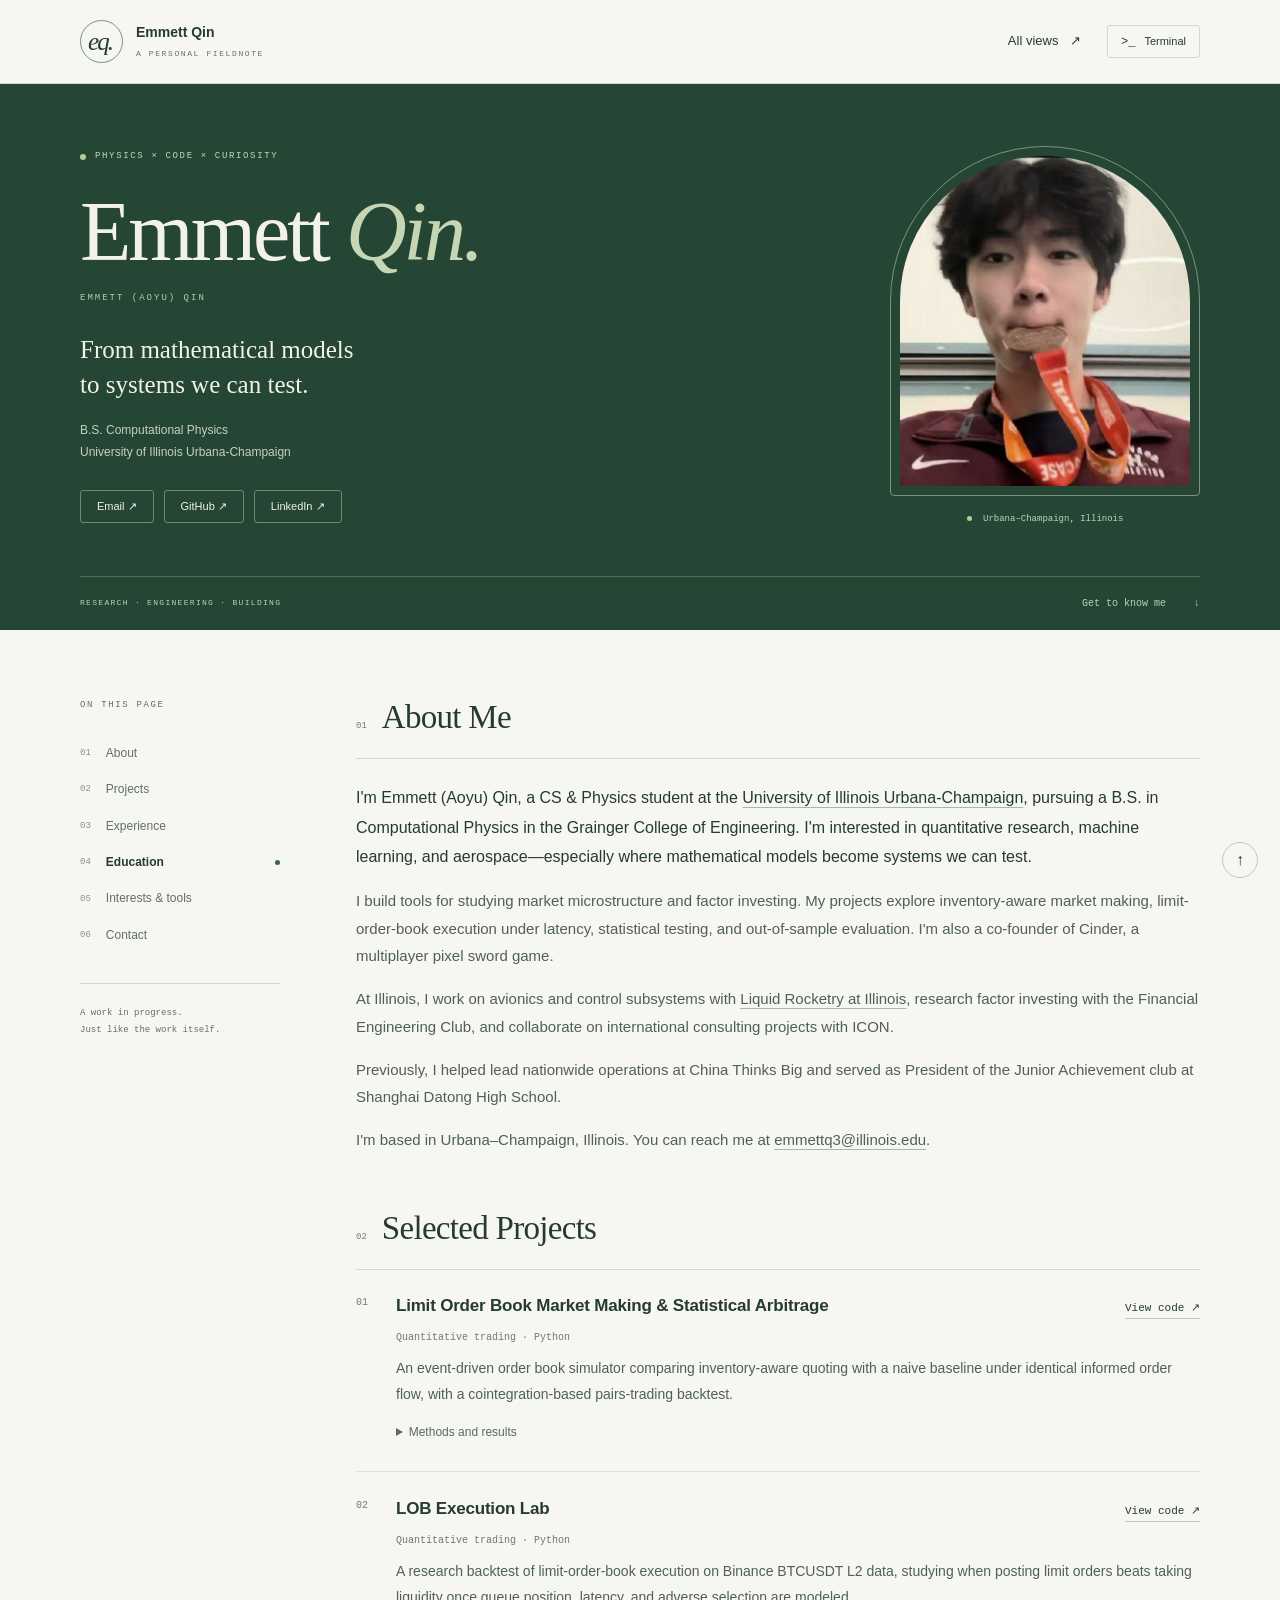
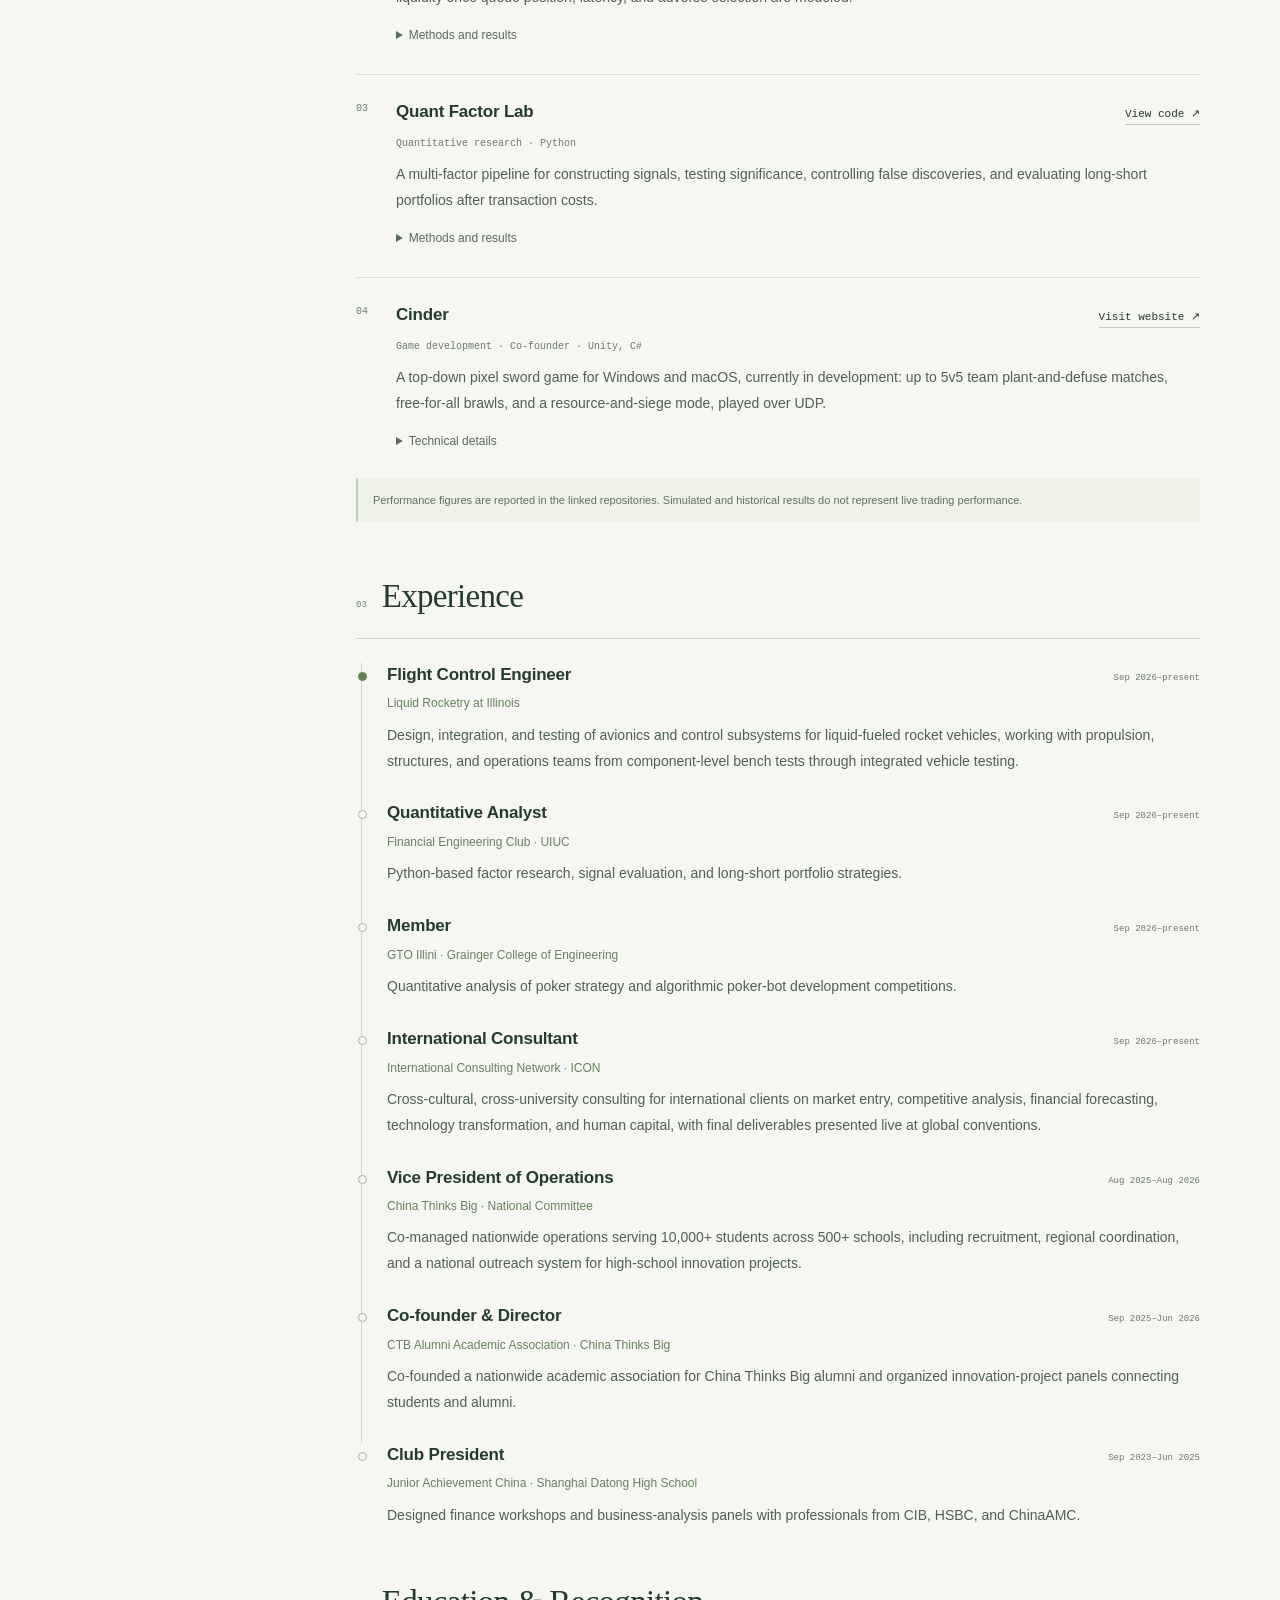
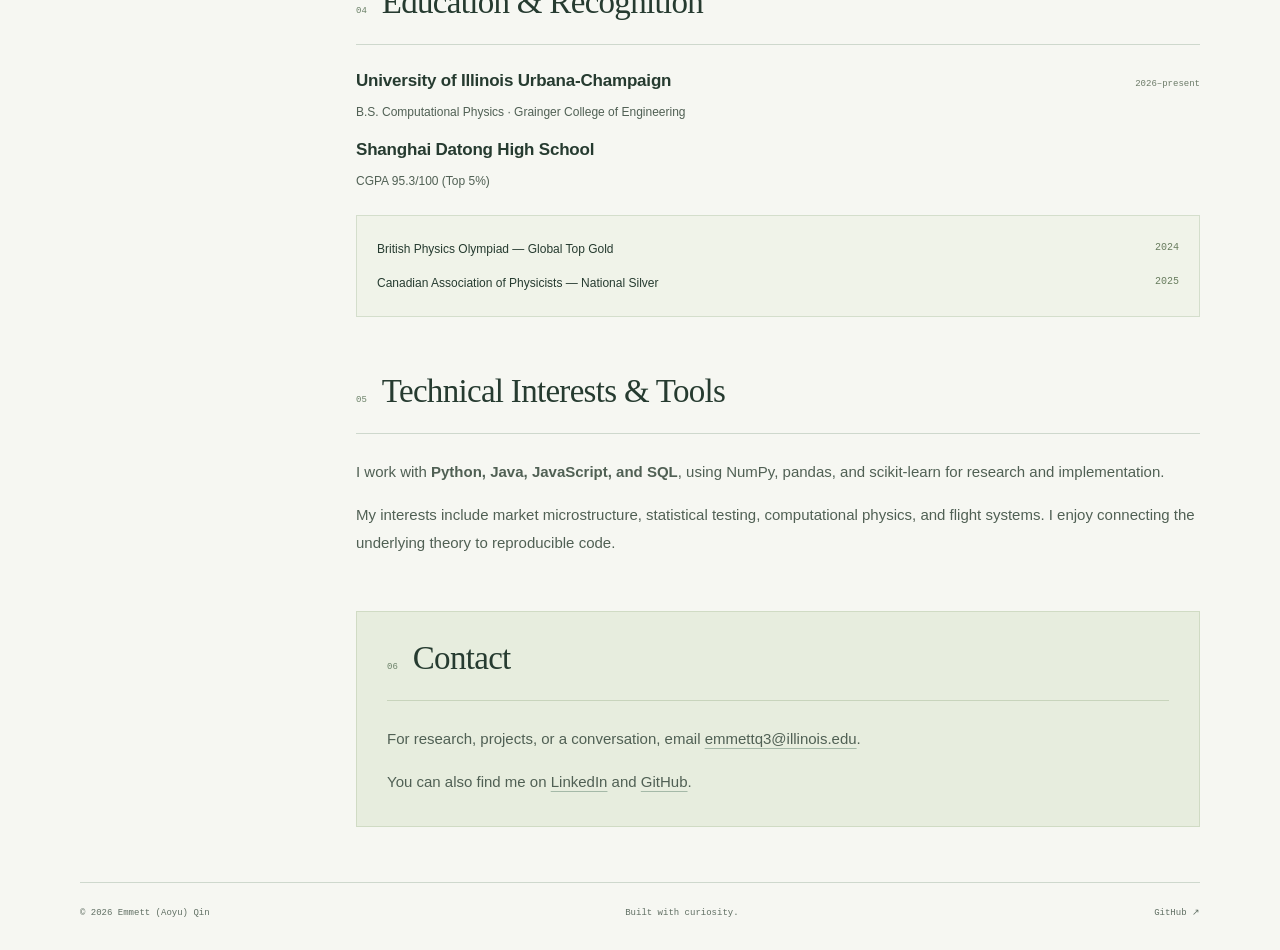
==== classic/index.html @ dacd2074 "Redesign personal site with classic and terminal views" ====
<!doctype html>
<html lang="en">
<head>
  <meta charset="utf-8">
  <meta name="viewport" content="width=device-width, initial-scale=1">
  <title>Emmett Qin | Profile</title>
  <meta name="description" content="Emmett (Aoyu) Qin — Computational Physics at UIUC. Exploring quantitative research, flight systems, and game development.">
  <meta name="theme-color" content="#eef3ed">
  <link rel="icon" type="image/svg+xml" href="data:image/svg+xml,%3Csvg xmlns='http://www.w3.org/2000/svg' viewBox='0 0 40 40'%3E%3Crect width='40' height='40' rx='9' fill='%23101715'/%3E%3Ctext x='20' y='28' text-anchor='middle' font-family='Arial' font-size='25' font-weight='700' fill='%23ccf477'%3Ee%3C/text%3E%3C/svg%3E">
  <link rel="stylesheet" href="../style.css">
  <script src="../site.js" defer></script>
</head>
<body class="profile-page" id="top">
<a class="skip" href="#about">Skip to profile</a>
<header class="site-header profile-header"><a class="brand" href="../" aria-label="Emmett Qin — home"><span class="monogram" aria-hidden="true">eq.</span><span>Emmett Qin<span class="brand-caption">A PERSONAL FIELDNOTE</span></span></a><nav aria-label="View navigation"><a class="header-link" href="../">All views <span aria-hidden="true">↗</span></a><a class="terminal-switch" href="../terminal/"><span aria-hidden="true">&gt;_</span> Terminal</a></nav></header>
<main>
  <section class="profile-hero" aria-labelledby="profile-title">
    <div class="hero-inner"><div class="hero-copy">
      <div class="eyebrow"><span class="status-dot" aria-hidden="true"></span> PHYSICS × CODE × CURIOSITY</div>
      <h1 id="profile-title">Emmett <em>Qin.</em></h1>
      <p class="hero-name">EMMETT (AOYU) QIN</p>
      <p class="hero-description">From mathematical models<br>to systems we can test.</p>
      <p class="hero-school">B.S. Computational Physics<br>University of Illinois Urbana-Champaign</p>
      <div class="social-links"><a href="mailto:emmettq3@illinois.edu">Email ↗</a><a href="https://github.com/emt-Q">GitHub ↗</a><a href="https://www.linkedin.com/in/emmett-qin-b122a6406/">LinkedIn ↗</a></div>
    </div><figure class="hero-portrait"><div class="portrait-frame"><img src="../portrait.jpg" width="460" height="460" alt="Emmett Qin with a medal" fetchpriority="high"></div><figcaption><span class="status-dot" aria-hidden="true"></span> Urbana–Champaign, Illinois</figcaption></figure></div>
    <div class="hero-bottom"><span>RESEARCH · ENGINEERING · BUILDING</span><a href="#about">Get to know me <span aria-hidden="true">↓</span></a></div>
  </section>
  <div class="profile-layout">
    <aside class="profile-sidebar"><nav aria-label="On this page"><p class="eyebrow">ON THIS PAGE</p><a href="#about"><span>01</span>About</a><a href="#work"><span>02</span>Projects</a><a href="#experience"><span>03</span>Experience</a><a href="#education"><span>04</span>Education</a><a href="#skills"><span>05</span>Interests & tools</a><a href="#contact"><span>06</span>Contact</a></nav><p class="sidebar-note">A work in progress.<br>Just like the work itself.</p></aside>
    <div class="profile-content"><section id="about" aria-labelledby="about-title"><h2 id="about-title">About Me</h2><div class="bio">
<p>I'm Emmett (Aoyu) Qin, a CS & Physics student at the <a href="https://illinois.edu/">University of Illinois Urbana-Champaign</a>, pursuing a B.S. in Computational Physics in the Grainger College of Engineering. I'm interested in quantitative research, machine learning, and aerospace—especially where mathematical models become systems we can test.</p>
<p>I build tools for studying market microstructure and factor investing. My projects explore inventory-aware market making, limit-order-book execution under latency, statistical testing, and out-of-sample evaluation. I'm also a co-founder of Cinder, a multiplayer pixel sword game.</p>
<p>At Illinois, I work on avionics and control subsystems with <a href="#experience">Liquid Rocketry at Illinois</a>, research factor investing with the Financial Engineering Club, and collaborate on international consulting projects with ICON.</p>
<p>Previously, I helped lead nationwide operations at China Thinks Big and served as President of the Junior Achievement club at Shanghai Datong High School.</p>
<p>I'm based in Urbana–Champaign, Illinois. You can reach me at <a href="mailto:emmettq3@illinois.edu">emmettq3@illinois.edu</a>.</p>
</div></section><section id="work" aria-labelledby="work-title"><h2 id="work-title">Selected Projects</h2>
<ol class="projects">
<li><div class="entry-heading"><h3>Limit Order Book Market Making & Statistical Arbitrage</h3><a class="resource" href="https://github.com/emt-Q/lob-market-maker">View code ↗</a></div><p class="meta">Quantitative trading · Python</p><p>An event-driven order book simulator comparing inventory-aware quoting with a naive baseline under identical informed order flow, with a cointegration-based pairs-trading backtest.</p><details><summary>Methods and results</summary><div class="detail-body"><p>Price-time priority, reservation-price quoting, position limits, adverse-selection measurement, and rolling OLS hedge ratios.</p><p>The inventory-aware agent reports a session Sharpe of <strong>15.9</strong>, versus <strong>−13.6</strong> for the naive baseline. This is a controlled simulation using seed 7 and 6,000 ticks, not live trading.</p></div></details></li>
<li><div class="entry-heading"><h3>LOB Execution Lab</h3><a class="resource" href="https://github.com/emt-Q/lob-execution-lab">View code ↗</a></div><p class="meta">Quantitative trading · Python</p><p>A research backtest of limit-order-book execution on Binance BTCUSDT L2 data, studying when posting limit orders beats taking liquidity once queue position, latency, and adverse selection are modeled.</p><details><summary>Methods and results</summary><div class="detail-body"><p>Tick-by-tick book reconstruction, FIFO queue-position fill simulation with symmetric latency, and walk-forward order-flow signals (queue imbalance, microprice, OFI) driving four execution strategies over 200 paired parent orders at 0, 10, 50, and 100 ms.</p><p>On the synthetic stream (seed 7), the signal-driven adaptive strategy reaches a 20-tick markout of <strong>+0.20</strong> ticks at zero latency, versus <strong>−1.25</strong> for market-taking, but falls to <strong>−1.08</strong> at 100 ms. Passive strategies degrade fastest with latency. The reported numbers use synthetic data and a frozen-book assumption, not live trading.</p></div></details></li>
<li><div class="entry-heading"><h3>Quant Factor Lab</h3><a class="resource" href="https://github.com/emt-Q/quant-factor-lab">View code ↗</a></div><p class="meta">Quantitative research · Python</p><p>A multi-factor pipeline for constructing signals, testing significance, controlling false discoveries, and evaluating long-short portfolios after transaction costs.</p><details><summary>Methods and results</summary><div class="detail-body"><p>Nine curated signals are evaluated with IC, Rank-IC, t-tests, and BHY-FDR correction before out-of-sample portfolio evaluation.</p><p>Synthetic validation with planted alpha reports a <strong>7.29</strong> Sharpe. The real-data long-short reference reports <strong>0.83</strong> across 20 mega-cap stocks over 2019–2024, with only 15 out-of-sample rebalances.</p></div></details></li>
<li><div class="entry-heading"><h3>Cinder</h3><a class="resource" href="https://cinderduel.com/">Visit website ↗</a></div><p class="meta">Game development · Co-founder · Unity, C#</p><p>A top-down pixel sword game for Windows and macOS, currently in development: up to 5v5 team plant-and-defuse matches, free-for-all brawls, and a resource-and-siege mode, played over UDP.</p><details><summary>Technical details</summary><div class="detail-body"><p>Authoritative dedicated-server architecture with a fixed 60 Hz simulation, 30 Hz snapshots, client-side prediction and reconciliation, and interpolated remote players, plus adaptive-skill bots that play as coordinated teams.</p><p>Edit-mode tests cover combat, collision, rounds, and snapshot encoding, and every push builds the Windows and macOS players in CI. The game has not been released yet.</p></div></details></li>
</ol><p class="note">Performance figures are reported in the linked repositories. Simulated and historical results do not represent live trading performance.</p>
</section>
<section id="experience" aria-labelledby="experience-title"><h2 id="experience-title">Experience</h2>
<ul class="experience-list">
<li><div class="entry-heading"><h3>Flight Control Engineer</h3><span class="date">Sep 2026–present</span></div><p class="organization">Liquid Rocketry at Illinois</p><p>Design, integration, and testing of avionics and control subsystems for liquid-fueled rocket vehicles, working with propulsion, structures, and operations teams from component-level bench tests through integrated vehicle testing.</p></li>
<li><div class="entry-heading"><h3>Quantitative Analyst</h3><span class="date">Sep 2026–present</span></div><p class="organization">Financial Engineering Club · UIUC</p><p>Python-based factor research, signal evaluation, and long-short portfolio strategies.</p></li>
<li><div class="entry-heading"><h3>Member</h3><span class="date">Sep 2026–present</span></div><p class="organization">GTO Illini · Grainger College of Engineering</p><p>Quantitative analysis of poker strategy and algorithmic poker-bot development competitions.</p></li>
<li><div class="entry-heading"><h3>International Consultant</h3><span class="date">Sep 2026–present</span></div><p class="organization">International Consulting Network · ICON</p><p>Cross-cultural, cross-university consulting for international clients on market entry, competitive analysis, financial forecasting, technology transformation, and human capital, with final deliverables presented live at global conventions.</p></li>
<li><div class="entry-heading"><h3>Vice President of Operations</h3><span class="date">Aug 2025–Aug 2026</span></div><p class="organization">China Thinks Big · National Committee</p><p>Co-managed nationwide operations serving 10,000+ students across 500+ schools, including recruitment, regional coordination, and a national outreach system for high-school innovation projects.</p></li>
<li><div class="entry-heading"><h3>Co-founder & Director</h3><span class="date">Sep 2025–Jun 2026</span></div><p class="organization">CTB Alumni Academic Association · China Thinks Big</p><p>Co-founded a nationwide academic association for China Thinks Big alumni and organized innovation-project panels connecting students and alumni.</p></li>
<li><div class="entry-heading"><h3>Club President</h3><span class="date">Sep 2023–Jun 2025</span></div><p class="organization">Junior Achievement China · Shanghai Datong High School</p><p>Designed finance workshops and business-analysis panels with professionals from CIB, HSBC, and ChinaAMC.</p></li>
</ul></section>
<section id="education" aria-labelledby="education-title"><h2 id="education-title">Education & Recognition</h2><div class="entry-heading"><h3>University of Illinois Urbana-Champaign</h3><span class="date">2026–present</span></div><p>B.S. Computational Physics · Grainger College of Engineering</p><div class="entry-heading"><h3>Shanghai Datong High School</h3></div><p>CGPA 95.3/100 (Top 5%)</p><ul class="awards"><li>British Physics Olympiad — Global Top Gold <span class="award-year">2024</span></li><li>Canadian Association of Physicists — National Silver <span class="award-year">2025</span></li></ul></section>
<section id="skills" aria-labelledby="skills-title"><h2 id="skills-title">Technical Interests & Tools</h2><p>I work with <strong>Python, Java, JavaScript, and SQL</strong>, using NumPy, pandas, and scikit-learn for research and implementation.</p><p>My interests include market microstructure, statistical testing, computational physics, and flight systems. I enjoy connecting the underlying theory to reproducible code.</p></section>
<section id="contact" aria-labelledby="contact-title"><h2 id="contact-title">Contact</h2><p>For research, projects, or a conversation, email <a href="mailto:emmettq3@illinois.edu">emmettq3@illinois.edu</a>.</p><p>You can also find me on <a href="https://www.linkedin.com/in/emmett-qin-b122a6406/">LinkedIn</a> and <a href="https://github.com/emt-Q">GitHub</a>.</p></section>
</div>
  </div>
</main>
<div class="footer-wrap"><footer class="site-footer"><span>© 2026 Emmett (Aoyu) Qin</span><span>Built with curiosity.</span><a href="https://github.com/emt-Q">GitHub ↗</a></footer></div>
<a class="back-top" href="#top" aria-label="Back to top">↑</a>
</body></html>
---- style.css ----
:root {
  color-scheme:light;
  --paper:#f6f7f2;
  --sage:#eef3ed;
  --ink:#263b30;
  --muted:#617064;
  --green:#396349;
  --line:#ced8cd;
  --serif:Georgia,'Times New Roman',serif;
  --sans:-apple-system,BlinkMacSystemFont,'Segoe UI',sans-serif;
  --mono:'SFMono-Regular',Consolas,'Liberation Mono',monospace
}
* {
  box-sizing:border-box
}
html {
  scroll-behavior:smooth;
  scroll-padding-top:108px
}
body {
  margin:0;
  background:var(--paper);
  color:var(--ink);
  font:16px/1.7 var(--sans);
  -webkit-font-smoothing:antialiased
}
::selection {
  background:#c8dfb7;
  color:#1b3023
}
a {
  color:inherit;
  text-decoration-color:#a5b9a8;
  text-underline-offset:4px;
  transition:color .18s,background .18s,border-color .18s
}
a:hover {
  color:var(--green)
}
a:focus-visible,button:focus-visible,summary:focus-visible,input:focus-visible,[tabindex]:focus-visible {
  outline:2px solid #658949;
  outline-offset:5px
}
button,input {
  font:inherit
}
button,summary {
  cursor:pointer
}
button {
  color:inherit
}
img {
  max-width:100%;
  display:block
}
h1,h2,h3,p,figure {
  margin:0
}
h1,h2,h3 {
  line-height:1.16
}
em {
  font-weight:400
}
.skip {
  position:fixed;
  top:-100px;
  left:16px;
  z-index:100;
  background:white;
  color:var(--ink);
  padding:10px 18px
}
.skip:focus {
  top:12px
}
.sr-only {
  position:absolute;
  width:1px;
  height:1px;
  padding:0;
  margin:-1px;
  overflow:hidden;
  clip:rect(0,0,0,0);
  white-space:nowrap;
  border:0
}
/* Shared framing */
.landing-shell,.terminal-shell {
  max-width:1200px;
  margin:auto;
  padding:0 48px
}
.landing-page {
  background:var(--sage)
}
.site-header {
  display:flex;
  align-items:center;
  justify-content:space-between;
  gap:24px;
  min-height:104px;
  border-bottom:1px solid var(--line)
}
.brand {
  display:inline-flex;
  gap:13px;
  align-items:center;
  text-decoration:none;
  font-weight:600;
  font-size:14px;
  line-height:1.4
}
.monogram {
  display:grid;
  place-items:center;
  width:43px;
  height:43px;
  border:1px solid #789380;
  border-radius:50%;
  font:italic 25px var(--serif);
  letter-spacing:-2px;
  padding-right:3px
}
.brand-caption {
  display:block;
  font:8px/1.5 var(--mono);
  letter-spacing:1.6px;
  margin-top:5px;
  color:var(--muted)
}
.header-link {
  font-size:13px;
  font-weight:500;
  text-decoration:none;
  white-space:nowrap
}
.header-link span {
  margin-left:8px
}
.eyebrow,.view-number,.section-label,.hero-name,.hero-bottom,.sidebar-note,.site-footer,.terminal-hint {
  font-family:var(--mono)
}
.eyebrow {
  font-size:10px;
  font-weight:500;
  letter-spacing:1.65px;
  display:flex;
  align-items:center;
  gap:9px
}
.status-dot {
  flex:0 0 auto;
  display:inline-block;
  width:6px;
  height:6px;
  background:#5f8553;
  border-radius:50%
}
/* Choose your view */
.welcome {
  padding:63px 0 50px;
  text-align:center
}
.welcome .eyebrow {
  justify-content:center
}
.welcome h1 {
  font:400 clamp(58px,6.7vw,88px)/1.12 var(--serif);
  letter-spacing:-4px;
  margin:22px 0 21px
}
.welcome h1 em {
  color:#55745b
}
.welcome-copy {
  font:400 23px/1.5 var(--serif)
}
.welcome-detail {
  color:var(--muted);
  margin-top:19px;
  font-size:13px;
  line-height:1.8
}
.section-label {
  display:flex;
  justify-content:space-between;
  align-items:center;
  gap:16px;
  padding-bottom:17px;
  font-size:10px;
  color:var(--muted)
}
.section-label h2 {
  font:inherit;
  font-size:10px;
  letter-spacing:1.5px;
  color:var(--ink)
}
.view-grid {
  display:grid;
  grid-template-columns:1fr 1fr;
  gap:22px
}
.view-card {
  display:flex;
  flex-direction:column;
  padding:25px 30px 21px;
  min-width:0;
  border:1px solid #c8d2c5;
  text-decoration:none;
  transition:transform .22s,box-shadow .22s,border-color .22s
}
.view-card:hover {
  transform:translateY(-4px);
  box-shadow:0 14px 28px #22392a0a;
  border-color:#819980;
  color:inherit
}
.view-number {
  font-size:10px;
  letter-spacing:1.3px
}
.classic-card {
  background:#fafbf7
}
.classic-preview {
  display:flex;
  align-items:center;
  justify-content:space-between;
  gap:20px;
  margin:25px 0 28px;
  min-height:132px;
  padding:20px 24px;
  background:#e6ede2;
  border:1px solid #d7e1d1
}
.preview-lines {
  min-width:0;
  flex:1
}
.preview-kicker {
  display:block;
  font:6px var(--mono);
  letter-spacing:1.6px;
  color:#5a6e55
}
.preview-name {
  display:block;
  font:23px var(--serif);
  margin:10px 0;
  white-space:nowrap
}
.preview-lines>i {
  display:block;
  width:95%;
  height:3px;
  margin-top:6px;
  background:#c2cebc
}
.preview-lines>i+i {
  width:68%
}
.preview-tags {
  display:flex;
  gap:9px;
  margin-top:12px
}
.preview-tags b {
  font:6px var(--mono);
  color:#52634b
}
.classic-preview img {
  flex:0 0 82px;
  width:82px;
  height:92px;
  object-fit:cover;
  border-radius:42px 42px 3px 3px;
  filter:saturate(.72)
}
.card-copy h3 {
  font:29px/1.2 var(--serif);
  letter-spacing:-.6px
}
.card-copy p {
  font-size:13px;
  color:var(--muted);
  line-height:1.8;
  margin-top:12px
}
.card-action {
  display:flex;
  justify-content:space-between;
  align-items:center;
  font-size:12px;
  font-weight:600;
  margin-top:28px;
  padding-top:18px;
  border-top:1px solid var(--line)
}
.arrow-circle {
  display:grid;
  place-items:center;
  width:30px;
  height:30px;
  border:1px solid #bdcbb9;
  border-radius:50%;
  font-size:19px;
  font-weight:400;
  transition:transform .2s
}
.view-card:hover .arrow-circle {
  transform:rotate(45deg)
}
.terminal-card {
  background:#20382d;
  border-color:#20382d;
  color:#edf1e7
}
.terminal-card:hover {
  color:#edf1e7
}
.terminal-card .view-number {
  color:#b6c7ac
}
.terminal-card .card-copy p {
  color:#bacbbf
}
.terminal-card .card-action {
  border-color:#48604e
}
.terminal-card .arrow-circle {
  border-color:#617962
}
.terminal-preview {
  min-height:132px;
  margin:25px 0 28px;
  padding:13px 17px 9px;
  border:1px solid #49624e;
  background:#182e23;
  font-family:var(--mono)
}
.window-dots {
  display:flex;
  align-items:center;
  gap:5px
}
.window-dots i {
  display:block;
  width:6px;
  height:6px;
  border-radius:50%;
  background:#b88673
}
.window-dots i:nth-child(2) {
  background:#b3ad79
}
.window-dots i:nth-child(3) {
  background:#83a780
}
.window-dots span {
  margin-left:auto;
  font-size:7px;
  color:#99af9f
}
.terminal-preview p {
  font-size:10px;
  line-height:1.8;
  margin-top:12px
}
.terminal-preview p span {
  color:#bcd88d;
  margin-right:7px
}
.terminal-preview b {
  font-weight:500
}
.terminal-preview small {
  font-size:9px;
  color:#a3b5a8
}
.cursor {
  display:inline-block;
  width:6px;
  height:11px;
  vertical-align:middle;
  background:#b9d390
}
.site-footer {
  display:flex;
  justify-content:space-between;
  gap:20px;
  margin-top:49px;
  padding:23px 0 28px;
  border-top:1px solid var(--line);
  font-size:9px;
  color:var(--muted)
}
.site-footer a {
  text-decoration:none
}
/* Classic profile */
.profile-header {
  min-height:84px;
  padding:0 max(36px,calc((100vw - 1120px)/2));
  background:var(--paper);
  position:sticky;
  top:0;
  z-index:10
}
.profile-header nav {
  display:flex;
  gap:26px;
  align-items:center
}
.terminal-switch {
  font-size:11px;
  display:flex;
  align-items:center;
  gap:9px;
  text-decoration:none;
  border:1px solid var(--line);
  padding:6px 13px;
  border-radius:3px
}
.terminal-switch span {
  font:12px var(--mono)
}
.profile-hero {
  background:#254634;
  color:#f2f2e8;
  padding:62px max(36px,calc((100vw - 1120px)/2)) 0
}
.hero-inner {
  display:grid;
  grid-template-columns:1fr 310px;
  align-items:center;
  gap:70px
}
.profile-hero .eyebrow {
  color:#c8d5bd;
  font-size:9px
}
.profile-hero .status-dot {
  background:#b7cd8e
}
.profile-hero h1 {
  font:400 clamp(58px,6.8vw,84px)/1.1 var(--serif);
  letter-spacing:-3px;
  margin:21px 0 13px
}
.profile-hero h1 em {
  color:#c6d6b4
}
.hero-name {
  font-size:9px;
  letter-spacing:2px;
  color:#b6c8b1
}
.hero-description {
  font:25px/1.4 var(--serif);
  margin-top:26px
}
.hero-school {
  font-size:12px;
  color:#c4d1c2;
  line-height:1.8;
  margin-top:18px
}
.social-links {
  display:flex;
  flex-wrap:wrap;
  gap:10px;
  margin-top:27px
}
.social-links a {
  border:1px solid #718773;
  padding:6px 16px;
  border-radius:3px;
  font-size:11px;
  text-decoration:none
}
.social-links a:hover {
  background:#d4dfc2;
  color:#254634;
  border-color:#d4dfc2
}
.hero-portrait {
  width:100%
}
.portrait-frame {
  border:1px solid #7c927b;
  border-radius:155px 155px 4px 4px;
  padding:9px
}
.portrait-frame img {
  width:100%;
  height:330px;
  object-fit:cover;
  object-position:50% 45%;
  border-radius:145px 145px 2px 2px;
  filter:saturate(.78)
}
.hero-portrait figcaption {
  font:9px/1.5 var(--mono);
  color:#c4d1c2;
  text-align:center;
  margin-top:17px
}
.hero-portrait figcaption .status-dot {
  width:5px;
  height:5px;
  margin-right:6px
}
.hero-bottom {
  border-top:1px solid #526b52;
  margin-top:49px;
  padding:18px 0;
  display:flex;
  align-items:center;
  justify-content:space-between;
  gap:15px;
  font-size:8px;
  letter-spacing:1.3px;
  color:#c2ceb7
}
.hero-bottom a {
  text-decoration:none;
  font-size:10px;
  letter-spacing:0
}
.hero-bottom a:hover {
  color:#fff
}
.hero-bottom a span {
  margin-left:22px
}
.profile-layout {
  max-width:1192px;
  margin:auto;
  padding:68px 36px 0;
  display:grid;
  grid-template-columns:200px minmax(0,1fr);
  gap:76px
}
.profile-sidebar {
  position:sticky;
  top:130px;
  align-self:start
}
.profile-sidebar .eyebrow {
  font-size:9px;
  color:var(--muted);
  margin-bottom:22px
}
.profile-sidebar nav>a {
  display:flex;
  align-items:center;
  gap:15px;
  text-decoration:none;
  font-size:12px;
  padding:8px 0;
  color:var(--muted)
}
.profile-sidebar nav>a span {
  font:9px var(--mono);
  color:#879383
}
.profile-sidebar nav>a[aria-current="location"],.profile-sidebar nav>a:hover {
  color:var(--ink);
  font-weight:600
}
.profile-sidebar nav>a[aria-current="location"]::after {
  content:'';
  width:5px;
  height:5px;
  background:var(--green);
  border-radius:50%;
  margin-left:auto
}
.sidebar-note {
  font-size:9px;
  line-height:1.9;
  color:var(--muted);
  margin-top:30px;
  padding-top:21px;
  border-top:1px solid var(--line)
}
.profile-content {
  min-width:0;
  counter-reset:section
}
.profile-content>section {
  margin-bottom:55px;
  scroll-margin-top:8px
}
.profile-content h2 {
  font:33px/1.2 var(--serif);
  letter-spacing:-.7px;
  padding-bottom:21px;
  margin-bottom:24px;
  border-bottom:1px solid var(--line);
  display:flex;
  align-items:baseline;
  gap:15px
}
.profile-content h2::before {
  counter-increment:section;
  content:'0' counter(section);
  font:9px var(--mono);
  letter-spacing:0;
  color:#6b8168
}
.profile-content p {
  font-size:15px;
  line-height:1.85;
  margin-bottom:15px;
  color:#506054
}
.profile-content .bio p:first-child {
  font-size:16px;
  color:var(--ink)
}
.profile-content h3 {
  font-size:17px;
  line-height:1.45;
  font-weight:600;
  letter-spacing:-.2px
}
.profile-content ul,.profile-content ol {
  list-style:none;
  padding:0;
  margin:0
}
.projects {
  counter-reset:project
}
.projects>li {
  position:relative;
  margin:0 0 25px;
  padding:0 0 25px 40px;
  border-bottom:1px solid #dce3d6
}
.projects>li:last-child {
  border-bottom:0;
  margin-bottom:0;
  padding-bottom:0
}
.projects>li::before {
  counter-increment:project;
  content:'0' counter(project);
  position:absolute;
  left:0;
  top:3px;
  font:10px var(--mono);
  color:#6b8168
}
.entry-heading {
  display:flex;
  align-items:baseline;
  justify-content:space-between;
  flex-wrap:wrap;
  gap:5px 16px
}
.projects .entry-heading h3 {
  flex:1 1 260px
}
.resource {
  white-space:nowrap;
  font:11px/1.7 var(--mono);
  text-decoration:none;
  border-bottom:1px solid #bdcdb8
}
.profile-content .meta {
  font:10px/1.7 var(--mono);
  color:#6c7b68;
  margin:10px 0
}
.profile-content .projects li>p:not(.meta) {
  font-size:14px;
  margin-bottom:10px
}
details {
  font-size:12px;
  color:#586c57
}
summary {
  width:fit-content;
  padding:4px 0
}
summary:hover {
  color:var(--green);
  text-decoration:underline;
  text-underline-offset:4px
}
.detail-body {
  border-left:2px solid #bfcfb5;
  padding:4px 0 0 16px;
  margin:12px 0 5px
}
.profile-content .detail-body p {
  font-size:13px
}
.profile-content .note {
  font-size:11px;
  margin-top:23px;
  color:#61715e;
  padding:12px 15px;
  border-left:2px solid #bfd0b6;
  background:#eef2e8
}
.experience-list>li {
  position:relative;
  margin-left:5px;
  border-left:1px solid #cbd6c4;
  padding:0 0 27px 25px
}
.experience-list>li:last-child {
  padding-bottom:0;
  border-left-color:transparent
}
.experience-list>li::before {
  content:'';
  position:absolute;
  left:-4px;
  top:9px;
  width:7px;
  height:7px;
  border:1px solid #a2b595;
  border-radius:50%;
  background:var(--paper)
}
.experience-list>li:first-child::before {
  background:#648254;
  border-color:#648254
}
.date {
  font:9px/1.6 var(--mono);
  white-space:nowrap;
  color:#6c7b68
}
.profile-content .organization {
  font-size:12px;
  margin:5px 0 8px;
  color:#68805f
}
.profile-content .experience-list li>p:last-child {
  font-size:14px;
  margin:0
}
#education>.entry-heading+p {
  margin-top:7px;
  font-size:12px
}
.profile-content .awards {
  margin-top:23px;
  padding:16px 20px;
  border:1px solid #d4decc;
  background:#f0f3e9
}
.awards li {
  display:flex;
  justify-content:space-between;
  gap:15px;
  padding:7px 0;
  font-size:12px
}
.award-year {
  font:10px/1.8 var(--mono);
  color:#687c5e
}
#contact {
  background:#e7edde;
  padding:27px 30px 16px;
  border:1px solid #d0dbc4
}
#contact h2 {
  border-color:#c8d4bc
}
.footer-wrap {
  max-width:1192px;
  margin:auto;
  padding:0 36px
}
.footer-wrap .site-footer {
  margin-top:0
}
.back-top {
  position:fixed;
  right:22px;
  bottom:22px;
  display:grid;
  place-items:center;
  width:36px;
  height:36px;
  border-radius:50%;
  background:var(--paper);
  border:1px solid #bac9b1;
  text-decoration:none
}
/* Portfolio command line */
.terminal-page {
  background:#edf2e9
}
.terminal-main {
  padding-top:43px
}
.terminal-intro {
  display:flex;
  justify-content:space-between;
  gap:20px;
  align-items:end;
  margin-bottom:27px
}
.terminal-intro h1 {
  font:35px/1.25 var(--serif);
  margin-top:13px;
  letter-spacing:-.8px
}
.terminal-intro h1 em {
  color:#5e7852
}
.terminal-intro>a {
  font-size:11px;
  white-space:nowrap
}
.terminal-window {
  background:#1d3026;
  color:#d1ddca;
  border:1px solid #536a51;
  box-shadow:7px 8px 0 #d7e0cf;
  font:12px/1.8 var(--mono)
}
.terminal-titlebar {
  display:flex;
  align-items:center;
  gap:18px;
  padding:14px 20px;
  border-bottom:1px solid #3e5341;
  background:#243a2d;
  color:#b8c9ac;
  font-size:10px
}
.terminal-titlebar .window-dots {
  gap:6px
}
.terminal-titlebar .window-dots i {
  width:8px;
  height:8px
}
.terminal-label {
  margin-left:auto;
  font-size:8px;
  letter-spacing:1.4px
}
.terminal-screen {
  height:min(540px,62vh);
  min-height:350px;
  overflow-y:auto;
  overflow-wrap:anywhere;
  padding:29px 31px;
  scrollbar-color:#718363 #1d3026
}
.terminal-screen a {
  color:#c7df96;
  text-decoration-color:#668052
}
.terminal-screen a:hover {
  color:#fff
}
.terminal-command {
  color:#b0c6a1;
  margin-bottom:15px
}
.terminal-command span {
  color:#d1e7a3;
  margin-right:10px
}
.terminal-welcome h2 {
  font:39px/1.2 var(--serif);
  letter-spacing:-1px;
  color:#e2ebd5;
  margin-bottom:7px
}
.terminal-welcome h2 .cursor {
  width:12px;
  height:26px;
  margin-left:11px
}
.terminal-tagline {
  color:#b5d386;
  margin-bottom:21px
}
.terminal-tip {
  font-size:10px;
  color:#a7b99b;
  line-height:1.9;
  margin-top:22px
}
.terminal-tip strong {
  color:#cee49f
}
.terminal-form {
  display:flex;
  align-items:center;
  gap:8px;
  margin-top:27px
}
.terminal-form label {
  flex:0 0 auto;
  font-size:11px
}
.prompt-user {
  color:#c1d792
}
.prompt-location {
  color:#9daf8e
}
.prompt-arrow {
  margin-left:9px;
  color:#c1d792
}
.terminal-form input {
  border:0;
  border-bottom:1px solid #71825f;
  background:transparent;
  color:#e0edcd;
  min-width:0;
  width:100%;
  padding:4px 0;
  font-size:12px;
  border-radius:0;
  caret-color:#c1d792
}
.terminal-form input:focus {
  outline:none;
  border-bottom-color:#c1d792
}
.terminal-form button {
  background:transparent;
  color:#c7d6b3;
  border:1px solid #526b46;
  border-radius:3px;
  width:30px;
  height:28px;
  flex:0 0 auto
}
.terminal-form button:hover {
  background:#365038
}
.terminal-toolbar {
  display:flex;
  flex-wrap:wrap;
  align-items:center;
  gap:8px;
  padding:14px 20px;
  border-top:1px solid #40563e
}
.terminal-toolbar>span {
  color:#abbc9c;
  font-size:8px;
  letter-spacing:1px;
  margin-right:auto
}
.terminal-toolbar button {
  border:1px solid #567047;
  border-radius:3px;
  padding:4px 11px;
  background:#29412d;
  color:#ccdda9;
  font-size:10px
}
.terminal-toolbar button:hover {
  background:#435e36
}
.terminal-hint {
  display:flex;
  flex-wrap:wrap;
  justify-content:space-between;
  gap:10px;
  font-size:9px;
  color:#5e7254;
  margin-top:21px
}
.terminal-result {
  margin-top:25px;
  padding-top:16px;
  border-top:1px solid #3b503b
}
.terminal-result pre {
  font:inherit;
  white-space:pre-wrap;
  overflow-wrap:anywhere;
  margin:10px 0;
  color:#c2d0b7
}
.terminal-result .result-links {
  display:flex;
  flex-wrap:wrap;
  gap:9px 20px;
  margin:13px 0 6px;
  font-size:10px
}
.terminal-error {
  color:#e0b7a2!important
}
@media(min-width:1500px) {
  .welcome {
    padding-top:75px;
    padding-bottom:60px
  }
}
@media(max-width:900px) {
  .landing-shell,.terminal-shell {
    padding:0 30px
  }
  .view-card {
    padding:22px
  }
  .classic-preview {
    padding:17px;
    gap:10px
  }
  .classic-preview img {
    width:65px;
    height:80px;
    flex-basis:65px
  }
  .preview-name {
    font-size:20px
  }
  .preview-tags {
    gap:5px
  }
  .card-copy h3 {
    font-size:26px
  }
  .hero-inner {
    grid-template-columns:1fr 245px;
    gap:35px
  }
  .portrait-frame img {
    height:290px
  }
  .profile-layout {
    grid-template-columns:155px minmax(0,1fr);
    gap:36px
  }
  .profile-content h2 {
    font-size:28px
  }
}
@media(max-width:640px) {
  html {
    scroll-padding-top:88px
  }
  .landing-shell,.terminal-shell {
    padding:0 22px
  }
  .site-header {
    min-height:85px;
    gap:15px
  }
  .brand {
    font-size:12px;
    gap:10px
  }
  .brand-caption {
    font-size:6px;
    letter-spacing:1.1px
  }
  .monogram {
    width:36px;
    height:36px;
    font-size:22px
  }
  .header-link {
    font-size:11px
  }
  .welcome {
    padding:47px 0 36px
  }
  .welcome .eyebrow {
    font-size:8px;
    letter-spacing:1.2px
  }
  .welcome h1 {
    font-size:57px;
    letter-spacing:-2.8px;
    margin-top:20px
  }
  .welcome-copy {
    font-size:20px
  }
  .welcome-detail {
    font-size:12px;
    margin-top:15px
  }
  .desktop-break {
    display:none
  }
  .section-label {
    font-size:8px;
    gap:10px
  }
  .section-label h2 {
    font-size:8px;
    letter-spacing:1px
  }
  .view-grid {
    grid-template-columns:1fr;
    gap:18px
  }
  .view-card {
    padding:22px 23px 18px
  }
  .classic-preview {
    padding:19px 24px
  }
  .classic-preview img {
    width:80px;
    height:92px;
    flex-basis:80px
  }
  .preview-name {
    font-size:23px
  }
  .card-copy h3 {
    font-size:28px
  }
  .card-copy p {
    font-size:13px
  }
  .site-footer {
    flex-wrap:wrap;
    font-size:8px;
    gap:10px 20px;
    margin-top:35px
  }
  .site-footer>span:nth-child(2) {
    display:none
  }
  .profile-header {
    padding:0 22px;
    min-height:74px
  }
  .profile-header nav {
    gap:12px
  }
  .profile-header .brand-caption,.profile-header .brand>span:last-child {
    display:none
  }
  .terminal-switch {
    padding:5px 10px;
    font-size:10px
  }
  .profile-hero {
    padding:36px 25px 0
  }
  .hero-inner {
    grid-template-columns:1fr;
    gap:32px
  }
  .hero-copy {
    text-align:center
  }
  .profile-hero .eyebrow {
    justify-content:center;
    font-size:8px
  }
  .profile-hero h1 {
    font-size:60px;
    margin-top:19px
  }
  .hero-description {
    font-size:23px;
    margin-top:22px
  }
  .hero-school {
    font-size:11px
  }
  .social-links {
    justify-content:center;
    margin-top:23px
  }
  .hero-portrait {
    width:190px;
    justify-self:center
  }
  .portrait-frame img {
    height:205px
  }
  .hero-portrait figcaption {
    font-size:8px
  }
  .hero-bottom {
    margin-top:28px;
    font-size:6px;
    letter-spacing:.5px
  }
  .hero-bottom a {
    font-size:8px
  }
  .hero-bottom a span {
    margin-left:8px
  }
  .profile-layout {
    display:block;
    padding:0 22px
  }
  .profile-sidebar {
    position:static;
    padding:22px 0 0;
    margin-bottom:32px
  }
  .profile-sidebar nav {
    display:flex;
    overflow-x:auto;
    gap:22px;
    border-bottom:1px solid var(--line);
    padding-bottom:13px
  }
  .profile-sidebar nav>a {
    white-space:nowrap;
    padding:0;
    font-size:11px
  }
  .profile-sidebar nav>a span,.profile-sidebar nav>a[aria-current="location"]::after,.profile-sidebar .eyebrow,.sidebar-note {
    display:none
  }
  .profile-content>section {
    margin-bottom:39px
  }
  .profile-content h2 {
    font-size:27px;
    gap:11px;
    margin-bottom:20px;
    padding-bottom:17px
  }
  .profile-content p {
    font-size:13px
  }
  .profile-content .bio p:first-child {
    font-size:14px
  }
  .profile-content h3 {
    font-size:15px
  }
  .projects>li {
    padding-left:28px
  }
  .entry-heading {
    gap:6px
  }
  .date {
    flex-basis:100%
  }
  .awards li {
    font-size:11px
  }
  .profile-content .awards {
    padding:10px 14px
  }
  #contact {
    padding:23px 20px 12px
  }
  .footer-wrap {
    padding:0 22px
  }
  .back-top {
    width:30px;
    height:30px;
    right:12px;
    bottom:12px
  }
  .terminal-main {
    padding-top:30px
  }
  .terminal-intro {
    display:block
  }
  .terminal-intro h1 {
    font-size:28px
  }
  .terminal-intro>a {
    display:inline-block;
    margin-top:15px
  }
  .terminal-titlebar {
    gap:10px;
    padding:12px 14px;
    font-size:9px
  }
  .terminal-label {
    display:none
  }
  .terminal-screen {
    padding:23px 17px;
    height:460px;
    min-height:300px;
    font-size:11px
  }
  .terminal-welcome h2 {
    font-size:34px
  }
  .terminal-form {
    gap:6px
  }
  .terminal-form label {
    font-size:10px
  }
  .prompt-user,.prompt-location {
    display:none
  }
  .prompt-arrow {
    margin-left:0
  }
  .terminal-form input {
    font-size:16px
  }
  .terminal-toolbar {
    padding:12px 14px;
    gap:7px
  }
  .terminal-toolbar>span {
    flex-basis:100%;
    margin-bottom:3px
  }
  .terminal-toolbar button {
    padding:6px 10px
  }
  .terminal-hint {
    font-size:8px
  }
}
@media(max-width:360px) {
  .landing-shell,.terminal-shell {
    padding:0 16px
  }
  .welcome h1 {
    font-size:49px
  }
  .section-label>span {
    display:none
  }
  .classic-preview {
    padding:16px
  }
  .preview-name {
    font-size:20px
  }
  .view-card {
    padding:20px
  }
  .profile-hero h1 {
    font-size:52px
  }
}
@media(prefers-reduced-motion:reduce) {
  html {
    scroll-behavior:auto
  }
  *,*::before,*::after {
    transition:none!important;
    animation:none!important
  }
}
@media print {
  body {
    background:white;
    color:#111;
    font-size:11pt
  }
  .profile-header,.profile-sidebar,.hero-bottom,.back-top,.skip,.site-footer {
    display:none
  }
  .profile-hero {
    background:white;
    color:#111;
    padding:0 0 25px
  }
  .profile-hero h1,.profile-hero h1 em,.hero-name,.hero-school,.profile-hero .eyebrow {
    color:#111
  }
  .hero-inner {
    grid-template-columns:1fr 150px;
    gap:30px
  }
  .portrait-frame img {
    height:160px
  }
  .profile-layout {
    display:block;
    padding:0
  }
  .profile-content>section {
    margin-bottom:24px
  }
  .profile-content h2 {
    font-size:21px
  }
  .projects>li,.experience-list>li {
    break-inside:avoid
  }
  a {
    text-decoration:none
  }
}
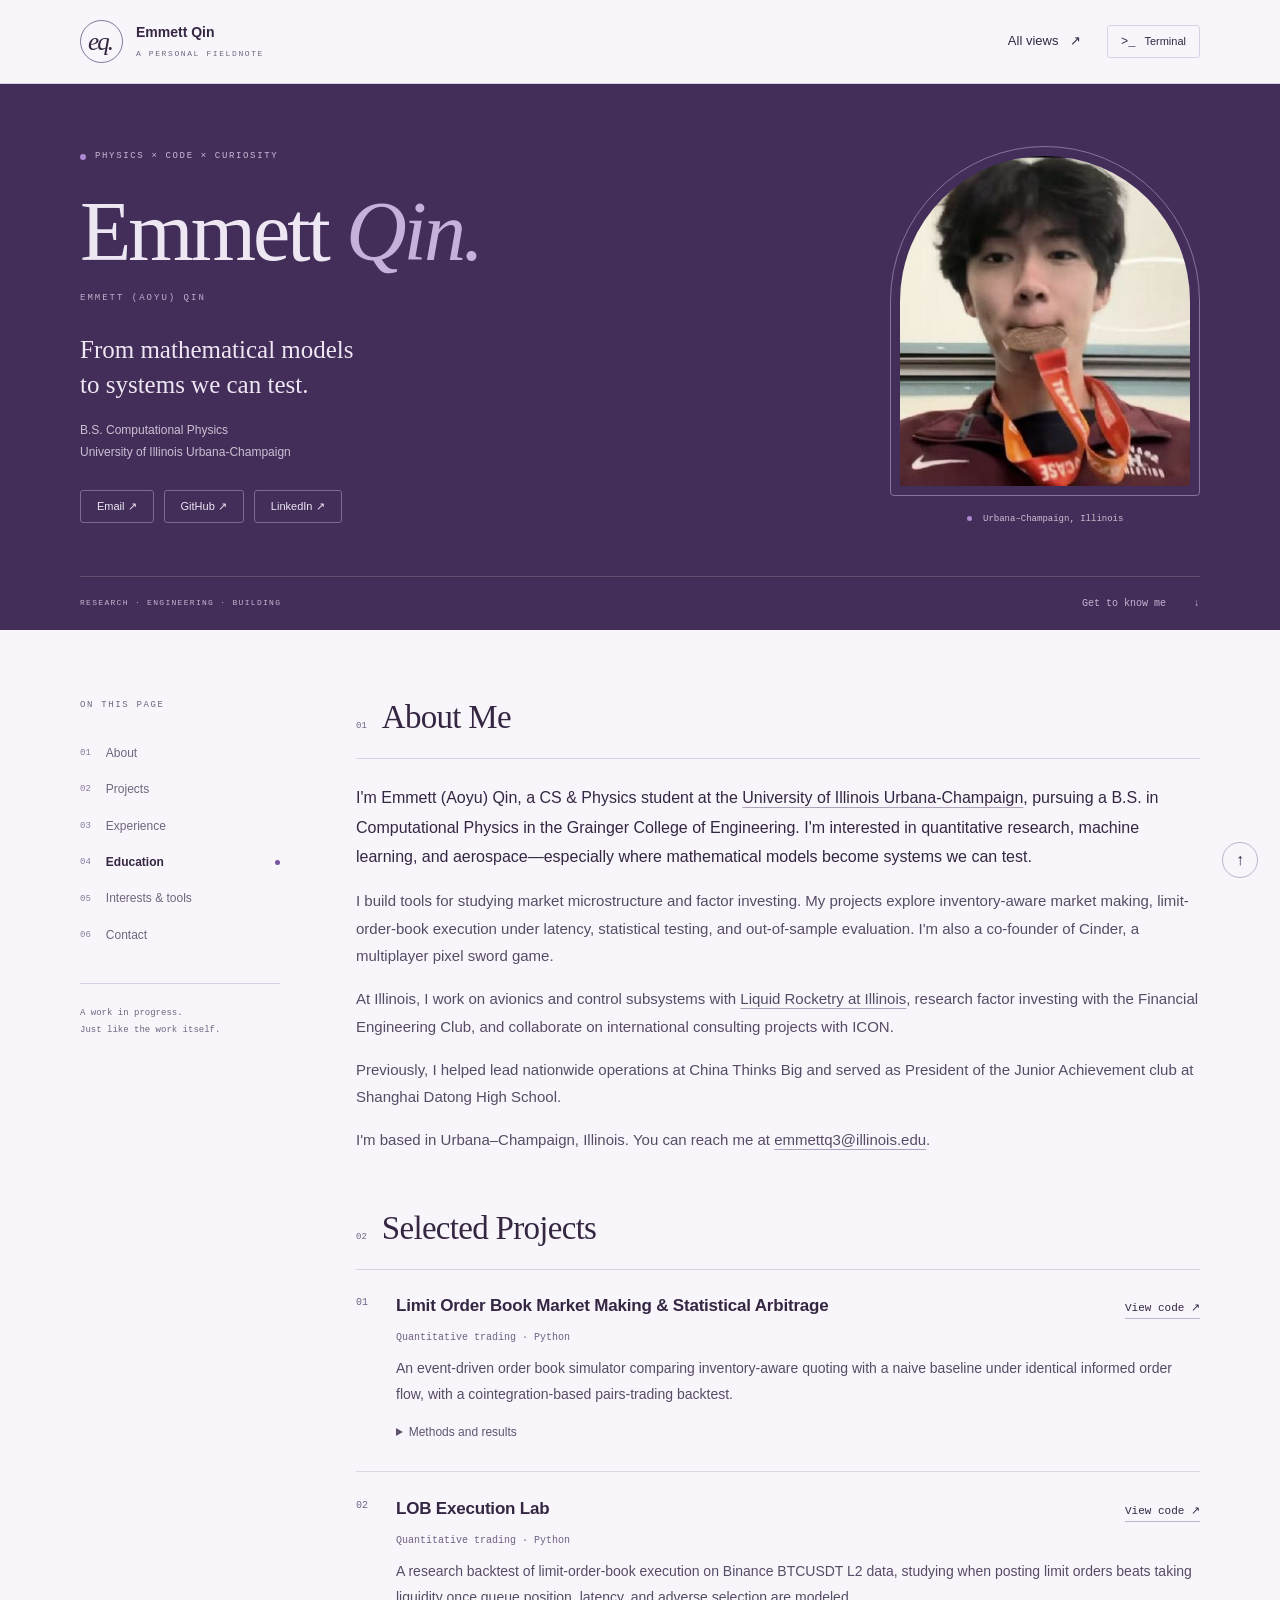
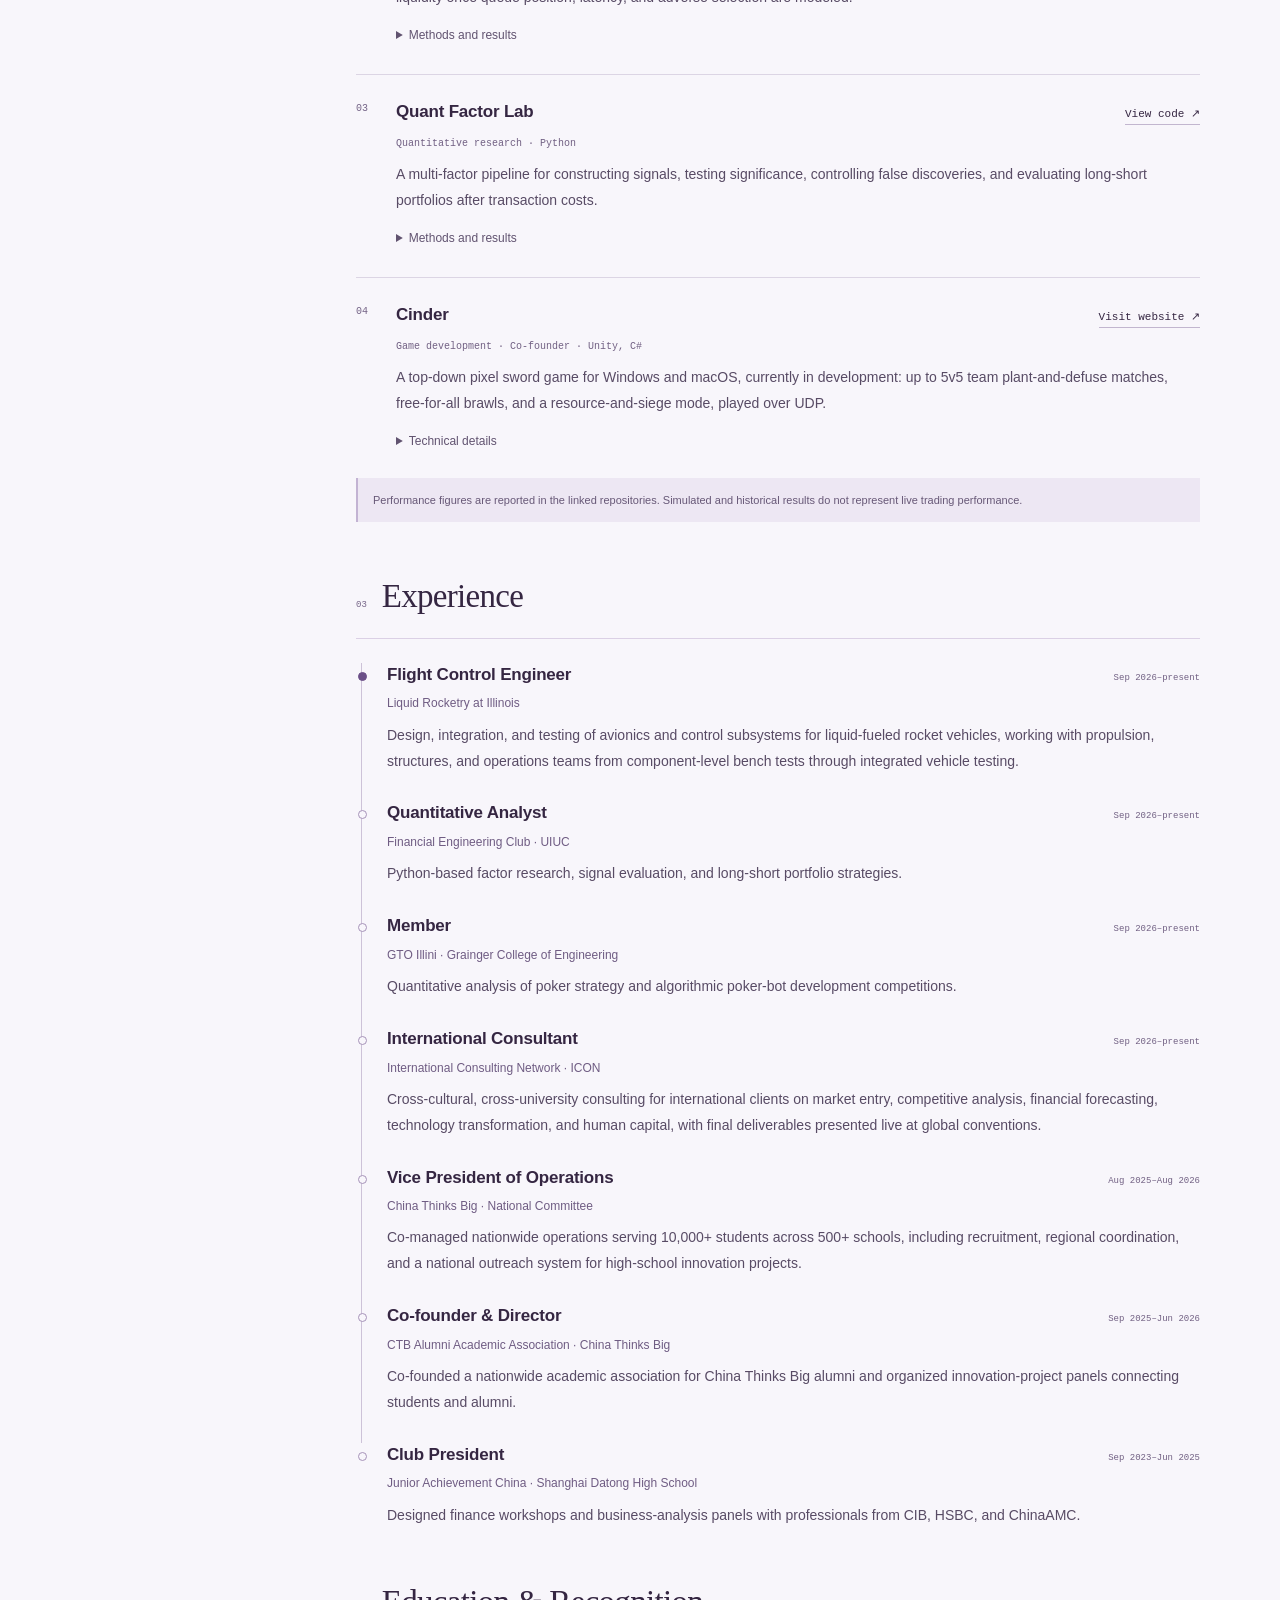
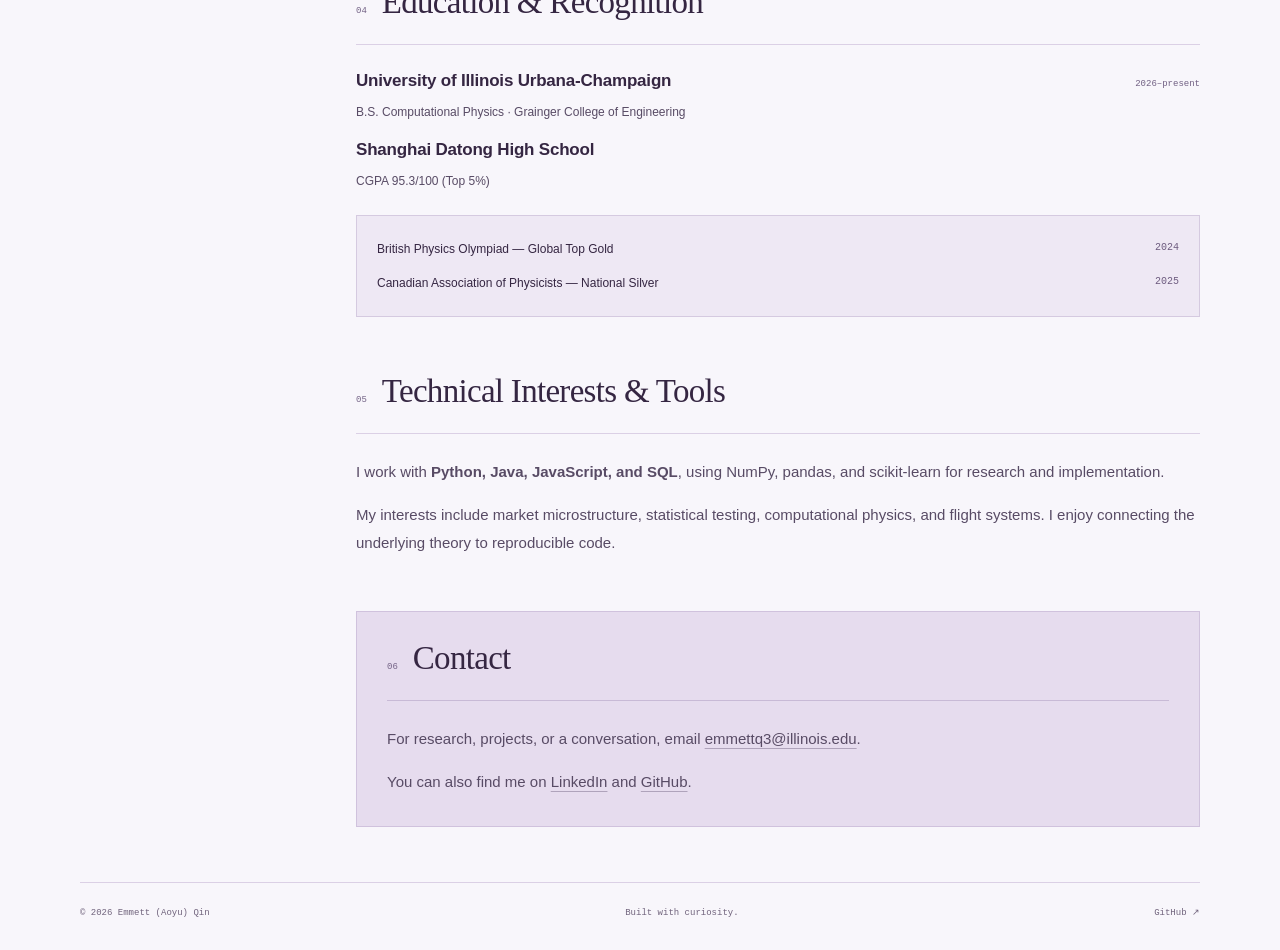
==== commit 4f90b3cd: "Change portfolio palette from sage green to violet" ====
--- a/classic/index.html
+++ b/classic/index.html
@@ -5,8 +5,8 @@
   <meta name="viewport" content="width=device-width, initial-scale=1">
   <title>Emmett Qin | Profile</title>
   <meta name="description" content="Emmett (Aoyu) Qin — Computational Physics at UIUC. Exploring quantitative research, flight systems, and game development.">
-  <meta name="theme-color" content="#eef3ed">
-  <link rel="icon" type="image/svg+xml" href="data:image/svg+xml,%3Csvg xmlns='http://www.w3.org/2000/svg' viewBox='0 0 40 40'%3E%3Crect width='40' height='40' rx='9' fill='%23101715'/%3E%3Ctext x='20' y='28' text-anchor='middle' font-family='Arial' font-size='25' font-weight='700' fill='%23ccf477'%3Ee%3C/text%3E%3C/svg%3E">
+  <meta name="theme-color" content="#f2eef8">
+  <link rel="icon" type="image/svg+xml" href="data:image/svg+xml,%3Csvg xmlns='http://www.w3.org/2000/svg' viewBox='0 0 40 40'%3E%3Crect width='40' height='40' rx='9' fill='%2339264c'/%3E%3Ctext x='20' y='28' text-anchor='middle' font-family='Arial' font-size='25' font-weight='700' fill='%23dbc2f4'%3Ee%3C/text%3E%3C/svg%3E">
   <link rel="stylesheet" href="../style.css">
   <script src="../site.js" defer></script>
 </head>
--- a/style.css
+++ b/style.css
@@ -1,11 +1,11 @@
 :root {
   color-scheme:light;
-  --paper:#f6f7f2;
-  --sage:#eef3ed;
-  --ink:#263b30;
-  --muted:#617064;
-  --green:#396349;
-  --line:#ced8cd;
+  --paper:#f8f6fb;
+  --tint:#f2eef8;
+  --ink:#352642;
+  --muted:#71647d;
+  --accent:#7754a0;
+  --line:#dbd0e5;
   --serif:Georgia,'Times New Roman',serif;
   --sans:-apple-system,BlinkMacSystemFont,'Segoe UI',sans-serif;
   --mono:'SFMono-Regular',Consolas,'Liberation Mono',monospace
@@ -25,20 +25,20 @@
   -webkit-font-smoothing:antialiased
 }
 ::selection {
-  background:#c8dfb7;
-  color:#1b3023
+  background:#dfcdef;
+  color:#251932
 }
 a {
   color:inherit;
-  text-decoration-color:#a5b9a8;
+  text-decoration-color:#afa3bb;
   text-underline-offset:4px;
   transition:color .18s,background .18s,border-color .18s
 }
 a:hover {
-  color:var(--green)
+  color:var(--accent)
 }
 a:focus-visible,button:focus-visible,summary:focus-visible,input:focus-visible,[tabindex]:focus-visible {
-  outline:2px solid #658949;
+  outline:2px solid #8860b0;
   outline-offset:5px
 }
 button,input {
@@ -93,7 +93,7 @@
   padding:0 48px
 }
 .landing-page {
-  background:var(--sage)
+  background:var(--tint)
 }
 .site-header {
   display:flex;
@@ -117,7 +117,7 @@
   place-items:center;
   width:43px;
   height:43px;
-  border:1px solid #789380;
+  border:1px solid #857398;
   border-radius:50%;
   font:italic 25px var(--serif);
   letter-spacing:-2px;
@@ -155,7 +155,7 @@
   display:inline-block;
   width:6px;
   height:6px;
-  background:#5f8553;
+  background:#6c4e8a;
   border-radius:50%
 }
 /* Choose your view */
@@ -172,7 +172,7 @@
   margin:22px 0 21px
 }
 .welcome h1 em {
-  color:#55745b
+  color:#79559d
 }
 .welcome-copy {
   font:400 23px/1.5 var(--serif)
@@ -208,14 +208,14 @@
   flex-direction:column;
   padding:25px 30px 21px;
   min-width:0;
-  border:1px solid #c8d2c5;
+  border:1px solid #ccc4d3;
   text-decoration:none;
   transition:transform .22s,box-shadow .22s,border-color .22s
 }
 .view-card:hover {
   transform:translateY(-4px);
-  box-shadow:0 14px 28px #22392a0a;
-  border-color:#819980;
+  box-shadow:0 14px 28px #2d203b0a;
+  border-color:#8c7b9e;
   color:inherit
 }
 .view-number {
@@ -223,7 +223,7 @@
   letter-spacing:1.3px
 }
 .classic-card {
-  background:#fafbf7
+  background:#fdfbff
 }
 .classic-preview {
   display:flex;
@@ -233,8 +233,8 @@
   margin:25px 0 28px;
   min-height:132px;
   padding:20px 24px;
-  background:#e6ede2;
-  border:1px solid #d7e1d1
+  background:#ece4f4;
+  border:1px solid #d9cfe3
 }
 .preview-lines {
   min-width:0;
@@ -244,7 +244,7 @@
   display:block;
   font:6px var(--mono);
   letter-spacing:1.6px;
-  color:#5a6e55
+  color:#615271
 }
 .preview-name {
   display:block;
@@ -257,7 +257,7 @@
   width:95%;
   height:3px;
   margin-top:6px;
-  background:#c2cebc
+  background:#c5bad0
 }
 .preview-lines>i+i {
   width:68%
@@ -269,7 +269,7 @@
 }
 .preview-tags b {
   font:6px var(--mono);
-  color:#52634b
+  color:#574965
 }
 .classic-preview img {
   flex:0 0 82px;
@@ -304,7 +304,7 @@
   place-items:center;
   width:30px;
   height:30px;
-  border:1px solid #bdcbb9;
+  border:1px solid #c2b7cd;
   border-radius:50%;
   font-size:19px;
   font-weight:400;
@@ -314,31 +314,31 @@
   transform:rotate(45deg)
 }
 .terminal-card {
-  background:#20382d;
-  border-color:#20382d;
-  color:#edf1e7
+  background:#39284a;
+  border-color:#39284a;
+  color:#ece6f2
 }
 .terminal-card:hover {
-  color:#edf1e7
+  color:#ece6f2
 }
 .terminal-card .view-number {
-  color:#b6c7ac
+  color:#baa9ca
 }
 .terminal-card .card-copy p {
-  color:#bacbbf
+  color:#c2b8cd
 }
 .terminal-card .card-action {
-  border-color:#48604e
+  border-color:#544662
 }
 .terminal-card .arrow-circle {
-  border-color:#617962
+  border-color:#6d5d7d
 }
 .terminal-preview {
   min-height:132px;
   margin:25px 0 28px;
   padding:13px 17px 9px;
-  border:1px solid #49624e;
-  background:#182e23;
+  border:1px solid #564665;
+  background:#2b1e3a;
   font-family:var(--mono)
 }
 .window-dots {
@@ -351,18 +351,18 @@
   width:6px;
   height:6px;
   border-radius:50%;
-  background:#b88673
+  background:#c39cbb
 }
 .window-dots i:nth-child(2) {
-  background:#b3ad79
+  background:#bba3d4
 }
 .window-dots i:nth-child(3) {
-  background:#83a780
+  background:#967fbd
 }
 .window-dots span {
   margin-left:auto;
   font-size:7px;
-  color:#99af9f
+  color:#a496b2
 }
 .terminal-preview p {
   font-size:10px;
@@ -370,7 +370,7 @@
   margin-top:12px
 }
 .terminal-preview p span {
-  color:#bcd88d;
+  color:#b28ed7;
   margin-right:7px
 }
 .terminal-preview b {
@@ -378,14 +378,14 @@
 }
 .terminal-preview small {
   font-size:9px;
-  color:#a3b5a8
+  color:#aca0b8
 }
 .cursor {
   display:inline-block;
   width:6px;
   height:11px;
   vertical-align:middle;
-  background:#b9d390
+  background:#b18cd7
 }
 .site-footer {
   display:flex;
@@ -428,8 +428,8 @@
   font:12px var(--mono)
 }
 .profile-hero {
-  background:#254634;
-  color:#f2f2e8;
+  background:#432e59;
+  color:#ede7f3;
   padding:62px max(36px,calc((100vw - 1120px)/2)) 0
 }
 .hero-inner {
@@ -439,11 +439,11 @@
   gap:70px
 }
 .profile-hero .eyebrow {
-  color:#c8d5bd;
+  color:#c9bbd7;
   font-size:9px
 }
 .profile-hero .status-dot {
-  background:#b7cd8e
+  background:#ad88d3
 }
 .profile-hero h1 {
   font:400 clamp(58px,6.8vw,84px)/1.1 var(--serif);
@@ -451,12 +451,12 @@
   margin:21px 0 13px
 }
 .profile-hero h1 em {
-  color:#c6d6b4
+  color:#c5b1d9
 }
 .hero-name {
   font-size:9px;
   letter-spacing:2px;
-  color:#b6c8b1
+  color:#bcafca
 }
 .hero-description {
   font:25px/1.4 var(--serif);
@@ -464,7 +464,7 @@
 }
 .hero-school {
   font-size:12px;
-  color:#c4d1c2;
+  color:#cac0d2;
   line-height:1.8;
   margin-top:18px
 }
@@ -475,22 +475,22 @@
   margin-top:27px
 }
 .social-links a {
-  border:1px solid #718773;
+  border:1px solid #7c698f;
   padding:6px 16px;
   border-radius:3px;
   font-size:11px;
   text-decoration:none
 }
 .social-links a:hover {
-  background:#d4dfc2;
-  color:#254634;
-  border-color:#d4dfc2
+  background:#d0bfe2;
+  color:#432e59;
+  border-color:#d0bfe2
 }
 .hero-portrait {
   width:100%
 }
 .portrait-frame {
-  border:1px solid #7c927b;
+  border:1px solid #867499;
   border-radius:155px 155px 4px 4px;
   padding:9px
 }
@@ -504,7 +504,7 @@
 }
 .hero-portrait figcaption {
   font:9px/1.5 var(--mono);
-  color:#c4d1c2;
+  color:#cac0d2;
   text-align:center;
   margin-top:17px
 }
@@ -514,7 +514,7 @@
   margin-right:6px
 }
 .hero-bottom {
-  border-top:1px solid #526b52;
+  border-top:1px solid #5e506e;
   margin-top:49px;
   padding:18px 0;
   display:flex;
@@ -523,7 +523,7 @@
   gap:15px;
   font-size:8px;
   letter-spacing:1.3px;
-  color:#c2ceb7
+  color:#c2b5d0
 }
 .hero-bottom a {
   text-decoration:none;
@@ -565,7 +565,7 @@
 }
 .profile-sidebar nav>a span {
   font:9px var(--mono);
-  color:#879383
+  color:#8b7a9c
 }
 .profile-sidebar nav>a[aria-current="location"],.profile-sidebar nav>a:hover {
   color:var(--ink);
@@ -575,7 +575,7 @@
   content:'';
   width:5px;
   height:5px;
-  background:var(--green);
+  background:var(--accent);
   border-radius:50%;
   margin-left:auto
 }
@@ -610,13 +610,13 @@
   content:'0' counter(section);
   font:9px var(--mono);
   letter-spacing:0;
-  color:#6b8168
+  color:#746386
 }
 .profile-content p {
   font-size:15px;
   line-height:1.85;
   margin-bottom:15px;
-  color:#506054
+  color:#584b65
 }
 .profile-content .bio p:first-child {
   font-size:16px;
@@ -640,7 +640,7 @@
   position:relative;
   margin:0 0 25px;
   padding:0 0 25px 40px;
-  border-bottom:1px solid #dce3d6
+  border-bottom:1px solid #dcd5e4
 }
 .projects>li:last-child {
   border-bottom:0;
@@ -654,7 +654,7 @@
   left:0;
   top:3px;
   font:10px var(--mono);
-  color:#6b8168
+  color:#746386
 }
 .entry-heading {
   display:flex;
@@ -670,11 +670,11 @@
   white-space:nowrap;
   font:11px/1.7 var(--mono);
   text-decoration:none;
-  border-bottom:1px solid #bdcdb8
+  border-bottom:1px solid #c2b6cf
 }
 .profile-content .meta {
   font:10px/1.7 var(--mono);
-  color:#6c7b68;
+  color:#716083;
   margin:10px 0
 }
 .profile-content .projects li>p:not(.meta) {
@@ -683,19 +683,19 @@
 }
 details {
   font-size:12px;
-  color:#586c57
+  color:#615370
 }
 summary {
   width:fit-content;
   padding:4px 0
 }
 summary:hover {
-  color:var(--green);
+  color:var(--accent);
   text-decoration:underline;
   text-underline-offset:4px
 }
 .detail-body {
-  border-left:2px solid #bfcfb5;
+  border-left:2px solid #c2b2d2;
   padding:4px 0 0 16px;
   margin:12px 0 5px
 }
@@ -705,15 +705,15 @@
 .profile-content .note {
   font-size:11px;
   margin-top:23px;
-  color:#61715e;
+  color:#675877;
   padding:12px 15px;
-  border-left:2px solid #bfd0b6;
-  background:#eef2e8
+  border-left:2px solid #c3b3d3;
+  background:#ede7f3
 }
 .experience-list>li {
   position:relative;
   margin-left:5px;
-  border-left:1px solid #cbd6c4;
+  border-left:1px solid #cdc2d8;
   padding:0 0 27px 25px
 }
 .experience-list>li:last-child {
@@ -727,23 +727,23 @@
   top:9px;
   width:7px;
   height:7px;
-  border:1px solid #a2b595;
+  border:1px solid #a592b8;
   border-radius:50%;
   background:var(--paper)
 }
 .experience-list>li:first-child::before {
-  background:#648254;
-  border-color:#648254
+  background:#6b4f87;
+  border-color:#6b4f87
 }
 .date {
   font:9px/1.6 var(--mono);
   white-space:nowrap;
-  color:#6c7b68
+  color:#716083
 }
 .profile-content .organization {
   font-size:12px;
   margin:5px 0 8px;
-  color:#68805f
+  color:#6f5c83
 }
 .profile-content .experience-list li>p:last-child {
   font-size:14px;
@@ -756,8 +756,8 @@
 .profile-content .awards {
   margin-top:23px;
   padding:16px 20px;
-  border:1px solid #d4decc;
-  background:#f0f3e9
+  border:1px solid #d5cae0;
+  background:#eee8f4
 }
 .awards li {
   display:flex;
@@ -768,15 +768,15 @@
 }
 .award-year {
   font:10px/1.8 var(--mono);
-  color:#687c5e
+  color:#6d5b7f
 }
 #contact {
-  background:#e7edde;
+  background:#e6dcee;
   padding:27px 30px 16px;
-  border:1px solid #d0dbc4
+  border:1px solid #d0c2dd
 }
 #contact h2 {
-  border-color:#c8d4bc
+  border-color:#c8bad6
 }
 .footer-wrap {
   max-width:1192px;
@@ -796,12 +796,12 @@
   height:36px;
   border-radius:50%;
   background:var(--paper);
-  border:1px solid #bac9b1;
+  border:1px solid #bdafcb;
   text-decoration:none
 }
 /* Portfolio command line */
 .terminal-page {
-  background:#edf2e9
+  background:#eee8f3
 }
 .terminal-main {
   padding-top:43px
@@ -819,17 +819,17 @@
   letter-spacing:-.8px
 }
 .terminal-intro h1 em {
-  color:#5e7852
+  color:#654e7c
 }
 .terminal-intro>a {
   font-size:11px;
   white-space:nowrap
 }
 .terminal-window {
-  background:#1d3026;
-  color:#d1ddca;
-  border:1px solid #536a51;
-  box-shadow:7px 8px 0 #d7e0cf;
+  background:#2d213b;
+  color:#d3c8df;
+  border:1px solid #5e4e6d;
+  box-shadow:7px 8px 0 #d8cde2;
   font:12px/1.8 var(--mono)
 }
 .terminal-titlebar {
@@ -837,9 +837,9 @@
   align-items:center;
   gap:18px;
   padding:14px 20px;
-  border-bottom:1px solid #3e5341;
-  background:#243a2d;
-  color:#b8c9ac;
+  border-bottom:1px solid #483c55;
+  background:#38284a;
+  color:#bba9cc;
   font-size:10px
 }
 .terminal-titlebar .window-dots {
@@ -860,27 +860,27 @@
   overflow-y:auto;
   overflow-wrap:anywhere;
   padding:29px 31px;
-  scrollbar-color:#718363 #1d3026
+  scrollbar-color:#736086 #2d213b
 }
 .terminal-screen a {
-  color:#c7df96;
-  text-decoration-color:#668052
+  color:#ba9adb;
+  text-decoration-color:#694d85
 }
 .terminal-screen a:hover {
   color:#fff
 }
 .terminal-command {
-  color:#b0c6a1;
+  color:#b39dca;
   margin-bottom:15px
 }
 .terminal-command span {
-  color:#d1e7a3;
+  color:#c5a9e1;
   margin-right:10px
 }
 .terminal-welcome h2 {
   font:39px/1.2 var(--serif);
   letter-spacing:-1px;
-  color:#e2ebd5;
+  color:#e0d3ed;
   margin-bottom:7px
 }
 .terminal-welcome h2 .cursor {
@@ -889,17 +889,17 @@
   margin-left:11px
 }
 .terminal-tagline {
-  color:#b5d386;
+  color:#ac85d4;
   margin-bottom:21px
 }
 .terminal-tip {
   font-size:10px;
-  color:#a7b99b;
+  color:#aa98bc;
   line-height:1.9;
   margin-top:22px
 }
 .terminal-tip strong {
-  color:#cee49f
+  color:#c1a4df
 }
 .terminal-form {
   display:flex;
@@ -912,42 +912,42 @@
   font-size:11px
 }
 .prompt-user {
-  color:#c1d792
+  color:#b491d8
 }
 .prompt-location {
-  color:#9daf8e
+  color:#9e8bb2
 }
 .prompt-arrow {
   margin-left:9px;
-  color:#c1d792
+  color:#b491d8
 }
 .terminal-form input {
   border:0;
-  border-bottom:1px solid #71825f;
+  border-bottom:1px solid #705c85;
   background:transparent;
-  color:#e0edcd;
+  color:#ddcded;
   min-width:0;
   width:100%;
   padding:4px 0;
   font-size:12px;
   border-radius:0;
-  caret-color:#c1d792
+  caret-color:#b491d8
 }
 .terminal-form input:focus {
   outline:none;
-  border-bottom-color:#c1d792
+  border-bottom-color:#b491d8
 }
 .terminal-form button {
   background:transparent;
-  color:#c7d6b3;
-  border:1px solid #526b46;
+  color:#c4afda;
+  border:1px solid #58426f;
   border-radius:3px;
   width:30px;
   height:28px;
   flex:0 0 auto
 }
 .terminal-form button:hover {
-  background:#365038
+  background:#433353
 }
 .terminal-toolbar {
   display:flex;
@@ -955,24 +955,24 @@
   align-items:center;
   gap:8px;
   padding:14px 20px;
-  border-top:1px solid #40563e
+  border-top:1px solid #4a3c58
 }
 .terminal-toolbar>span {
-  color:#abbc9c;
+  color:#ac99bf;
   font-size:8px;
   letter-spacing:1px;
   margin-right:auto
 }
 .terminal-toolbar button {
-  border:1px solid #567047;
+  border:1px solid #5b4374;
   border-radius:3px;
   padding:4px 11px;
-  background:#29412d;
-  color:#ccdda9;
+  background:#352743;
+  color:#c3a6e0;
   font-size:10px
 }
 .terminal-toolbar button:hover {
-  background:#435e36
+  background:#4a3262
 }
 .terminal-hint {
   display:flex;
@@ -980,20 +980,20 @@
   justify-content:space-between;
   gap:10px;
   font-size:9px;
-  color:#5e7254;
+  color:#635175;
   margin-top:21px
 }
 .terminal-result {
   margin-top:25px;
   padding-top:16px;
-  border-top:1px solid #3b503b
+  border-top:1px solid #463952
 }
 .terminal-result pre {
   font:inherit;
   white-space:pre-wrap;
   overflow-wrap:anywhere;
   margin:10px 0;
-  color:#c2d0b7
+  color:#c3b4d2
 }
 .terminal-result .result-links {
   display:flex;
@@ -1003,7 +1003,7 @@
   font-size:10px
 }
 .terminal-error {
-  color:#e0b7a2!important
+  color:#e5b7cb!important
 }
 @media(min-width:1500px) {
   .welcome {
